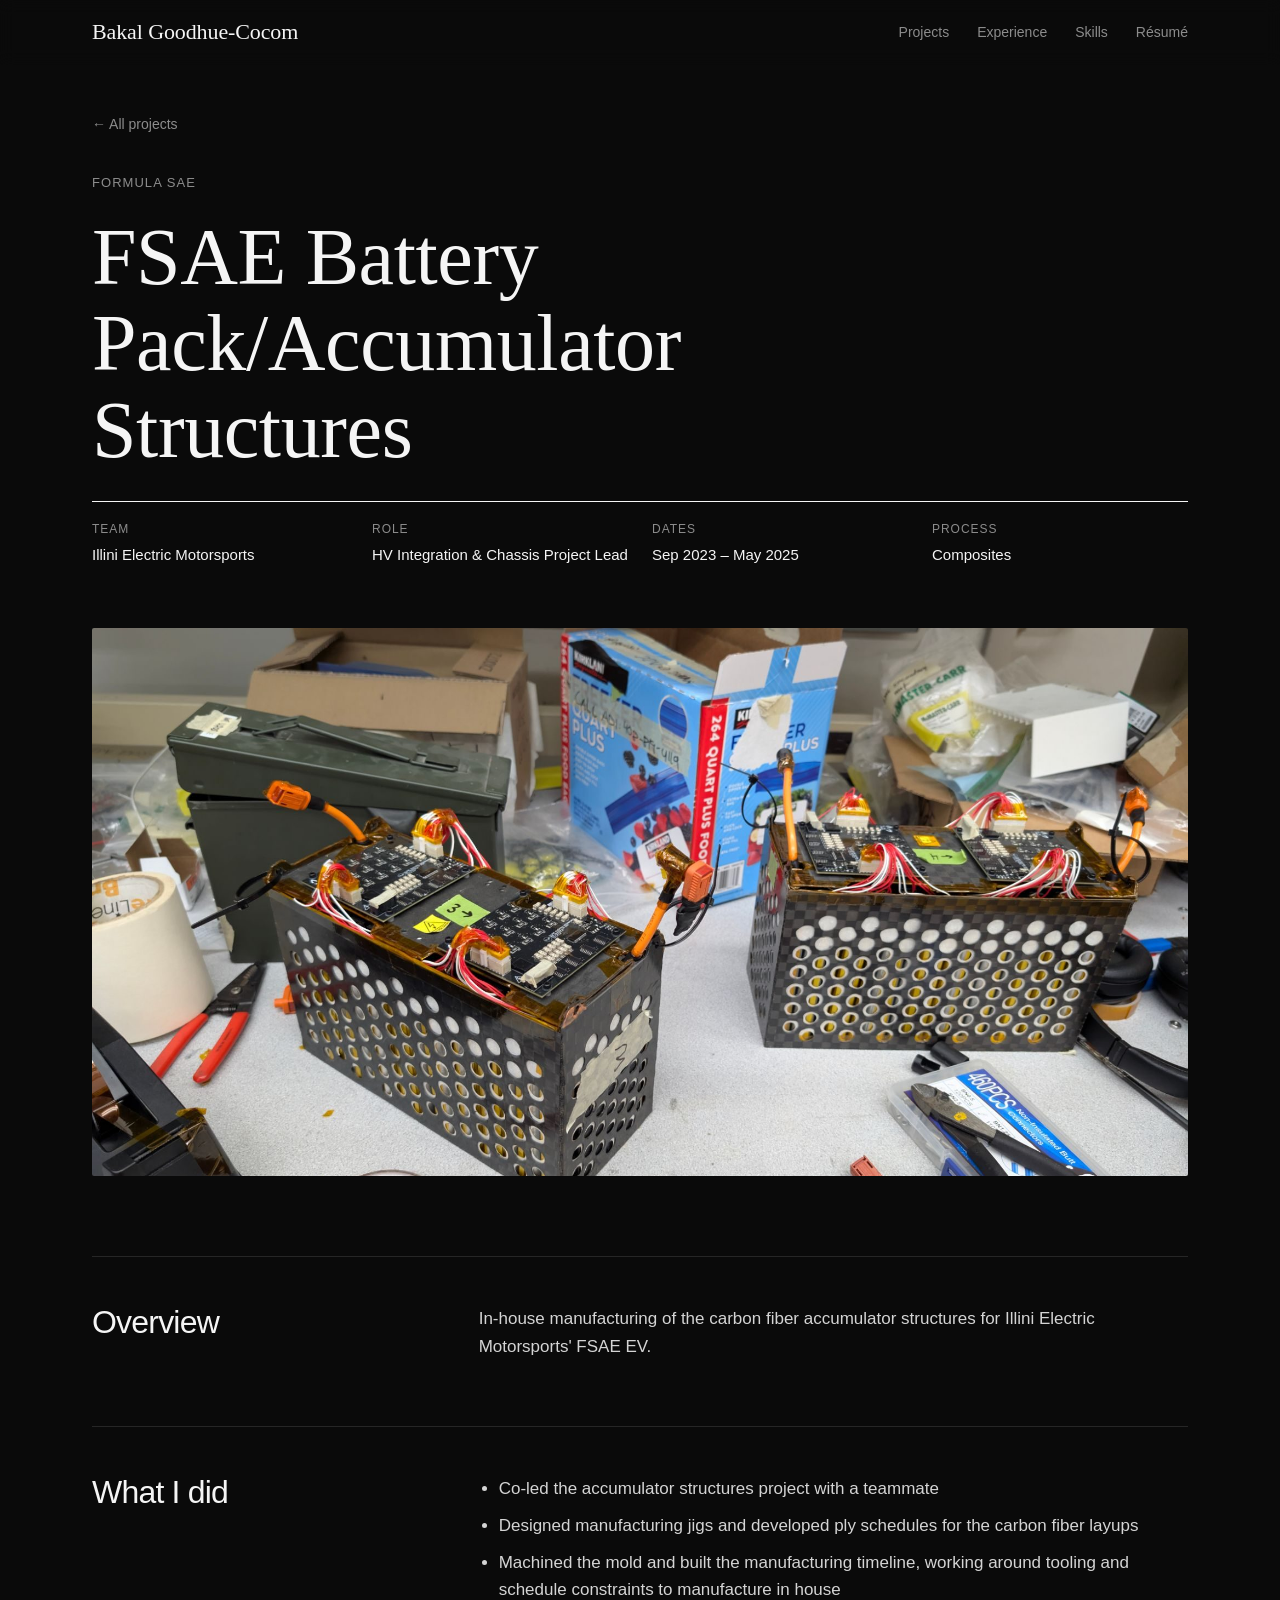
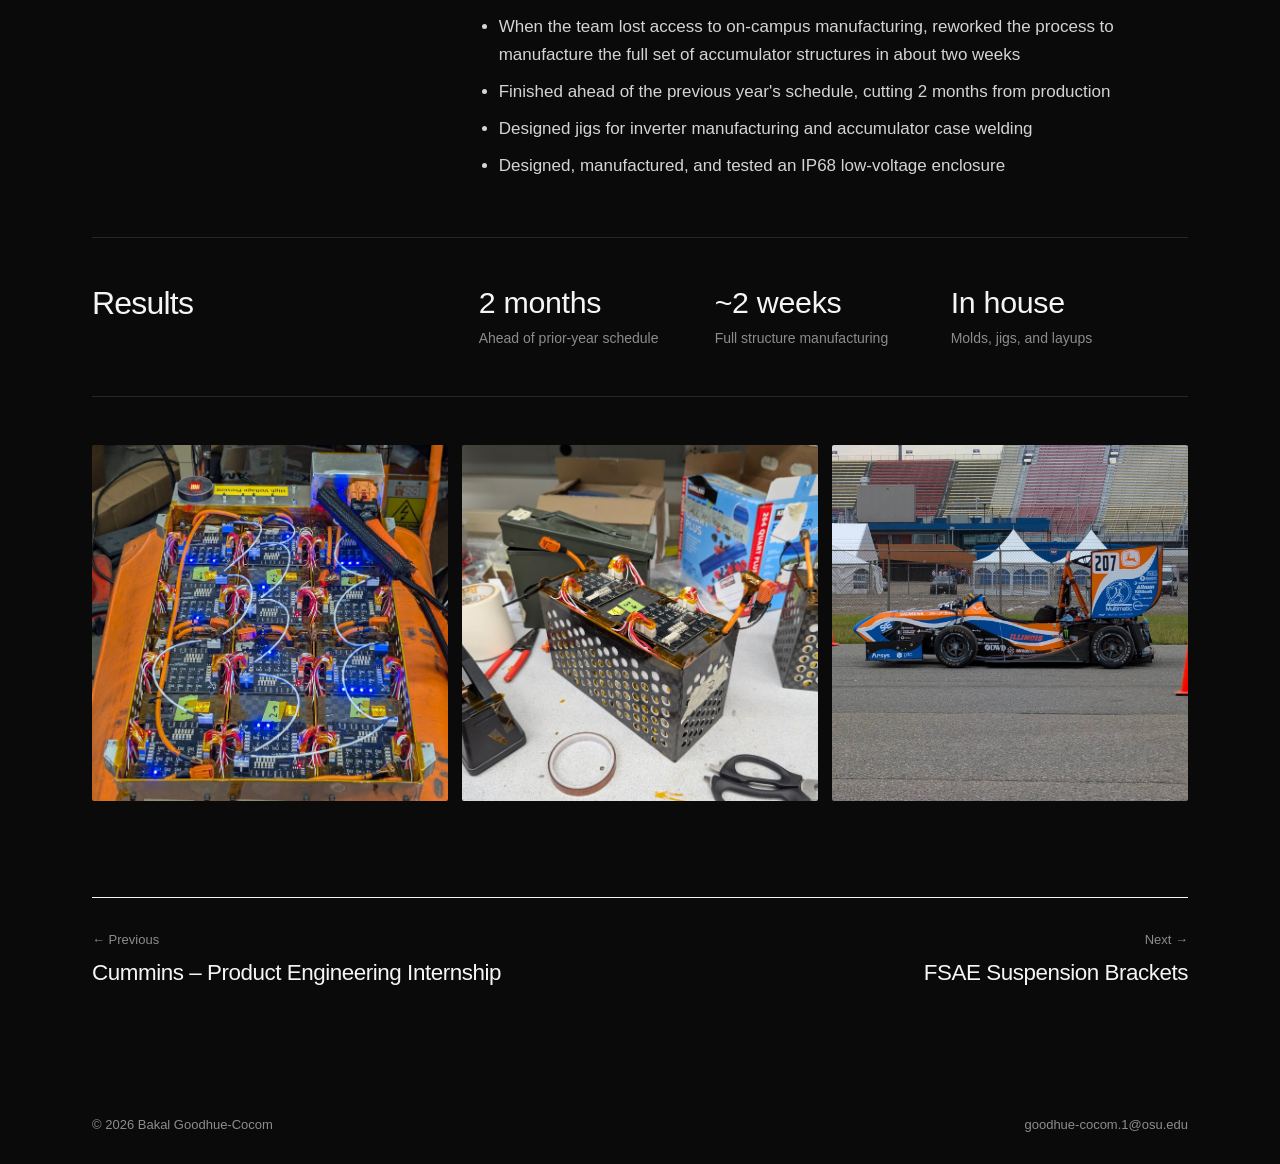
==== projects/carbon-accumulator.html @ b779f45f "Portfolio site Co-Authored-By: Claude Opus 5.5 <noreply@anthropic.com> Claude-Session: https://claud" ====
<!doctype html>
<html lang="en">
<head>
  <meta charset="utf-8">
  <meta name="viewport" content="width=device-width, initial-scale=1">
  <title>FSAE Battery Pack/Accumulator Structures — Bakal Goodhue-Cocom</title>
  <meta name="description" content="In-house manufacturing of the carbon fiber accumulator structures for Illini Electric Motorsports&#x27; FSAE EV.">
  
  <link rel="stylesheet" href="../styles.css">
</head>
<body>
  <header class="nav" id="nav">
    <div class="wrap nav-inner">
      <a href="../index.html" class="logo">Bakal Goodhue-Cocom</a>
      <nav>
        <a href="../index.html#work">Projects</a>
        <a href="../index.html#experience">Experience</a>
        <a href="../index.html#about" class="hide-sm">Skills</a>
        <a href="../assets/Bakal_Goodhue-Cocom_Resume.pdf" target="_blank" rel="noopener">Résumé</a>
      </nav>
    </div>
  </header>

  <main class="wrap">
    <a class="back" href="../index.html#work">← All projects</a>
    <header class="project-head">
      <p class="label reveal">Formula SAE</p>
      <h1 class="reveal">FSAE Battery Pack/Accumulator Structures</h1>
      <dl class="facts-row reveal"><div><dt>Team</dt><dd>Illini Electric Motorsports</dd></div><div><dt>Role</dt><dd>HV Integration &amp; Chassis Project Lead</dd></div><div><dt>Dates</dt><dd>Sep 2023 – May 2025</dd></div><div><dt>Process</dt><dd>Composites</dd></div></dl>
    </header>

    <div class="ph project-hero reveal" data-label="carbon-accumulator.jpg — main photo"><img src="../assets/img/carbon-accumulator.jpg" alt="FSAE Battery Pack/Accumulator Structures"></div>

    <section class="prose block"><h2 class="reveal">Overview</h2><div class="reveal"><p>In-house manufacturing of the carbon fiber accumulator structures for Illini Electric Motorsports' FSAE EV.</p>
      <!-- Add your own story here: what went wrong, what you'd do differently, what you learned. -->
    </div></section>
    <section class="prose block"><h2 class="reveal">What I did</h2><div class="reveal"><ul><li>Co-led the accumulator structures project with a teammate</li><li>Designed manufacturing jigs and developed ply schedules for the carbon fiber layups</li><li>Machined the mold and built the manufacturing timeline, working around tooling and schedule constraints to manufacture in house</li><li>When the team lost access to on-campus manufacturing, reworked the process to manufacture the full set of accumulator structures in about two weeks</li><li>Finished ahead of the previous year's schedule, cutting 2 months from production</li><li>Designed jigs for inverter manufacturing and accumulator case welding</li><li>Designed, manufactured, and tested an IP68 low-voltage enclosure</li></ul></div></section>
    <section class="prose block"><h2 class="reveal">Results</h2><div class="results reveal"><div><b>2 months</b><span>Ahead of prior-year schedule</span></div><div><b>~2 weeks</b><span>Full structure manufacturing</span></div><div><b>In house</b><span>Molds, jigs, and layups</span></div></div></section>
    <section class="block"><div class="gallery reveal"><div class="ph" data-label="carbon-accumulator-1.jpg"><img src="../assets/img/carbon-accumulator-1.jpg" alt="" loading="lazy"></div><div class="ph" data-label="carbon-accumulator-2.jpg"><img src="../assets/img/carbon-accumulator-2.jpg" alt="" loading="lazy"></div><div class="ph" data-label="carbon-accumulator-3.jpg"><img src="../assets/img/carbon-accumulator-3.jpg" alt="" loading="lazy"></div></div></section>

    <nav class="next">
      <a href="emissions-test-rig.html"><small>← Previous</small><strong>Cummins – Product Engineering Internship</strong></a>
      <a href="suspension-brackets.html" style="text-align:right"><small>Next →</small><strong>FSAE Suspension Brackets</strong></a>
    </nav>
  </main>

  <footer class="footer">
    <div class="wrap">
      <span>© <span id="year"></span> Bakal Goodhue-Cocom</span>
      <span class="js-email-text"></span>
    </div>
  </footer>
  <script src="../script.js"></script>
</body>
</html>
---- styles.css ----
:root {
  --bg: #0a0a0a;
  --soft: #151515;
  --ink: #f5f5f5;
  --text: #d4d4d4;
  --text-2: #b0b0b0;
  --muted: #8c8c8c;
  --line: #262626;
  --accent: #ff2d6f;
  --serif: Georgia, "Times New Roman", serif;
  --sans: "Helvetica Neue", Helvetica, Arial, sans-serif;
  --ease: cubic-bezier(.2, .7, .2, 1);
  --maxw: 1160px;
}

* { box-sizing: border-box; }
html { scroll-behavior: smooth; scroll-padding-top: 70px; }
body {
  margin: 0; background: var(--bg); color: var(--ink);
  font: 400 17px/1.6 var(--sans);
  -webkit-font-smoothing: antialiased;
}
a { color: inherit; }
::selection { background: var(--accent); color: #fff; }
:focus-visible { outline: 2px solid var(--accent); outline-offset: 3px; }
.item:hover h3, .next a:hover strong { color: var(--accent); }
.item h3, .next strong { transition: color .25s; }
img { display: block; max-width: 100%; }
h1, h2, h3 { font-family: var(--sans); font-weight: 500; margin: 0; line-height: 1.1; letter-spacing: -0.025em; }
/* Serif only in the top banner: the name in the menu bar and the main title at the top of each page */
.logo, .intro h1, .project-head h1 { font-family: var(--serif); font-weight: 400; letter-spacing: -0.005em; line-height: 1.08; }
.wrap { max-width: var(--maxw); margin: 0 auto; padding: 0 32px; }
.label { font-size: 13px; letter-spacing: .08em; text-transform: uppercase; color: var(--muted); margin: 0 0 20px; }

/* ---------- NAV ---------- */
.nav {
  position: sticky; top: 0; z-index: 20; background: rgba(10,10,10,.9);
  backdrop-filter: blur(8px); border-bottom: 1px solid transparent;
  transition: border-color .3s var(--ease);
}
.nav.solid, .nav.always-solid { border-color: var(--line); }
.nav-inner { display: flex; justify-content: space-between; align-items: center; height: 64px; }
.logo { font: 400 22px var(--serif); text-decoration: none; }
.nav nav { display: flex; gap: 28px; }
.nav nav a { text-decoration: none; font-size: 14px; color: var(--muted); transition: color .2s; }
.nav nav a:hover, .nav nav a:active { color: var(--accent); }

/* ---------- PHOTOS ---------- */
.ph { position: relative; overflow: hidden; background: var(--soft); }
.ph img { width: 100%; height: 100%; object-fit: cover; transition: transform .7s var(--ease); }
.ph.empty::after {
  content: attr(data-label); position: absolute; inset: 0; display: grid; place-items: center;
  padding: 12px; text-align: center; font-size: 13px; color: #5e5e5e;
}

/* ---------- INTRO ---------- */
.intro {
  display: grid; grid-template-columns: 1.6fr 1fr; gap: 64px; align-items: center;
  padding-top: 88px; padding-bottom: 96px;
}
.intro h1 { font-size: clamp(2.2rem, 4vw, 3rem); margin-bottom: 20px; }
.lead { font-size: 18px; color: var(--text); max-width: 560px; margin: 0 0 30px; }
.intro-links { display: flex; flex-wrap: wrap; align-items: center; gap: 14px 28px; }
.btn {
  display: inline-block; padding: 13px 26px; background: var(--ink); color: var(--bg);
  text-decoration: none; font-size: 15px; border-radius: 2px;
  transition: opacity .2s;
}
.btn { transition: background-color .2s, color .2s; }
.btn:hover, .btn:active, .btn:focus-visible { background: var(--accent); color: #fff; }
.text-link { text-decoration: none; font-size: 15px; border-bottom: 1px solid var(--ink); padding-bottom: 2px; }
.text-link:hover, .text-link:active { color: var(--accent); border-color: var(--accent); }
.portrait img { object-position: 50% 20%; }
.portrait { aspect-ratio: 4 / 5; border-radius: 2px; max-width: 360px; width: 100%; justify-self: end; }

/* ---------- BANNER VIDEO ---------- */
.banner { position: relative; overflow: hidden; isolation: isolate; }
.banner-video {
  position: absolute; inset: 0; width: 100%; height: 100%; object-fit: cover; z-index: -2;
  opacity: 0; transition: opacity 1.2s var(--ease);
}
.banner.has-video .banner-video { opacity: 1; }
.banner.has-video::after { /* darkens the video so the text stays readable */
  content: ""; position: absolute; inset: 0; z-index: -1;
  background: linear-gradient(90deg, rgba(10,10,10,.85) 0%, rgba(10,10,10,.55) 60%, rgba(10,10,10,.35) 100%);
}

/* ---------- SECTIONS ---------- */
.section { padding: 96px 0; border-top: 1px solid var(--line); }
.section-head { display: flex; justify-content: space-between; align-items: baseline; gap: 24px; margin-bottom: 48px; flex-wrap: wrap; }
.section-head h2 { font-size: clamp(2.2rem, 4vw, 3.2rem); }
.section-head p { margin: 0; color: var(--muted); font-size: 15px; }

/* ---------- WORK GRID ---------- */
.grid { display: grid; grid-template-columns: repeat(3, 1fr); gap: 56px 32px; }
.item { text-decoration: none; display: block; }
.item .ph { aspect-ratio: 4 / 3; margin-bottom: 18px; border-radius: 2px; }
.item:hover .ph img { transform: scale(1.04); }
.item-meta { display: flex; justify-content: space-between; font-size: 13px; color: var(--muted); margin-bottom: 6px; }
.item h3 { font-size: 1.3rem; margin-bottom: 8px; }
.item h3::after { content: " →"; font-family: var(--sans); font-size: .6em; vertical-align: middle; opacity: 0; transition: opacity .3s, margin .3s; }
.item:hover h3::after { opacity: 1; }
.item p { margin: 0; color: var(--text-2); font-size: 15px; }

/* ---------- EXPERIENCE ---------- */
.rows { list-style: none; margin: 0; padding: 0; }
.rows li {
  display: grid; grid-template-columns: 160px 1fr 1fr; gap: 24px; align-items: baseline;
  padding: 22px 0; border-bottom: 1px solid var(--line);
}
.rows li:first-child { border-top: 1px solid var(--ink); }
.when { font-size: 14px; color: var(--muted); }
.role { font-size: 17px; font-weight: 500; }
.org { color: var(--text); font-size: 16px; }

/* ---------- ABOUT ---------- */
.about { display: grid; grid-template-columns: 1fr 2fr; gap: 32px; }
.about-body p { font-size: 19px; color: var(--text); margin: 0 0 22px; max-width: 680px; }
.facts { display: grid; grid-template-columns: 1fr 1fr; gap: 26px 40px; margin: 0; }
.facts dt { font-size: 13px; letter-spacing: .08em; text-transform: uppercase; color: var(--muted); margin-bottom: 6px; }
.facts dd { margin: 0; font-size: 15px; color: var(--text); }

.edu-entry { margin-bottom: 16px; }
.edu-entry strong, .edu-entry span { display: block; }
.edu-entry strong { font-weight: 500; color: var(--ink); }
.edu-courses { color: var(--muted); font-size: 14px; margin-top: 2px; }

/* ---------- CONTACT / FOOTER ---------- */
.contact { background: var(--soft); text-align: left; }
.contact h2 { font-size: clamp(2.2rem, 4vw, 3.2rem); margin-bottom: 14px; }
.contact p { color: var(--text-2); max-width: 520px; margin: 0 0 32px; }
.footer { font-size: 13px; color: var(--muted); }
.footer .wrap { display: flex; justify-content: space-between; flex-wrap: wrap; gap: 10px; padding-top: 28px; padding-bottom: 28px; }

/* ---------- PROJECT PAGES ---------- */
.back { display: inline-block; margin: 48px 0 0; font-size: 14px; color: var(--muted); text-decoration: none; }
.back:hover { color: var(--accent); }
.project-head { padding: 36px 0 44px; }
.project-head h1 { font-size: clamp(2.8rem, 6.5vw, 5rem); margin: 0 0 28px; max-width: 900px; }
.facts-row { display: grid; grid-template-columns: repeat(4, 1fr); gap: 24px; border-top: 1px solid var(--ink); padding-top: 18px; }
.facts-row dt { font-size: 12px; letter-spacing: .08em; text-transform: uppercase; color: var(--muted); margin-bottom: 4px; }
.facts-row dd { margin: 0; font-size: 15px; }
.project-hero { aspect-ratio: 16 / 8; border-radius: 2px; margin-bottom: 80px; }
.prose { display: grid; grid-template-columns: 1fr 2fr; gap: 32px; }
.prose > h2 { font-size: 2rem; }
.prose > div { max-width: 680px; }
.prose p, .prose li { font-size: 17px; color: var(--text); }
.prose p { margin: 0 0 18px; }
.prose ul { margin: 0; padding-left: 20px; }
.prose li { margin-bottom: 10px; }
.block { padding: 48px 0; border-top: 1px solid var(--line); }
.results { display: grid; grid-template-columns: repeat(auto-fit, minmax(140px, 1fr)); gap: 28px; }
.results b { display: block; font-size: 1.9rem; font-weight: 500; line-height: 1.1; margin-bottom: 8px; letter-spacing: -0.01em; }
.results span { color: var(--muted); font-size: 14px; line-height: 1.45; display: block; }
.gallery { display: grid; grid-template-columns: repeat(3, 1fr); gap: 14px; }
.gallery .ph { aspect-ratio: 1; border-radius: 2px; }
.next { border-top: 1px solid var(--ink); margin-top: 48px; padding: 32px 0 96px; display: flex; justify-content: space-between; gap: 20px; flex-wrap: wrap; }
.next a { text-decoration: none; }
.next small { display: block; color: var(--muted); font-size: 13px; margin-bottom: 4px; }
.next strong { font-size: 1.4rem; font-weight: 500; letter-spacing: -0.02em; }

.drawing { display: block; background: #fff; border-radius: 2px; overflow: hidden; border: 1px solid var(--line); transition: border-color .2s; }
.drawing img { width: 100%; height: auto; }
.drawing:hover { border-color: var(--accent); }
.drawing-caption { margin-top: 14px !important; font-size: 14px !important; color: var(--muted) !important; }

/* ---------- REVEAL ---------- */
.reveal { opacity: 0; transform: translateY(16px); transition: opacity .8s var(--ease), transform .8s var(--ease); }
.reveal.in-view { opacity: 1; transform: none; }

/* ---------- RESPONSIVE ---------- */
@media (max-width: 960px) {
  .grid { grid-template-columns: repeat(2, 1fr); }
  .about, .prose { grid-template-columns: 1fr; gap: 16px; }
  .facts-row { grid-template-columns: 1fr 1fr; }
}
@media (max-width: 720px) {
  .wrap { padding: 0 18px; }
  .intro { grid-template-columns: 1fr; gap: 40px; padding-top: 56px; padding-bottom: 72px; }
  .portrait { aspect-ratio: 4 / 3; max-width: none; justify-self: stretch; }
  .grid { grid-template-columns: 1fr; gap: 44px; }
  .rows li { grid-template-columns: 1fr; gap: 2px; }
  .facts { grid-template-columns: 1fr; }
  .gallery { grid-template-columns: 1fr 1fr; }
  .section { padding: 72px 0; }
  .nav nav { gap: 16px; }
  .nav nav .hide-sm { display: none; }
  .logo { font-size: 19px; }
}
@media (prefers-reduced-motion: reduce) {
  html { scroll-behavior: auto; }
  .reveal { opacity: 1; transform: none; transition: none; }
  .ph img { transition: none; }
}
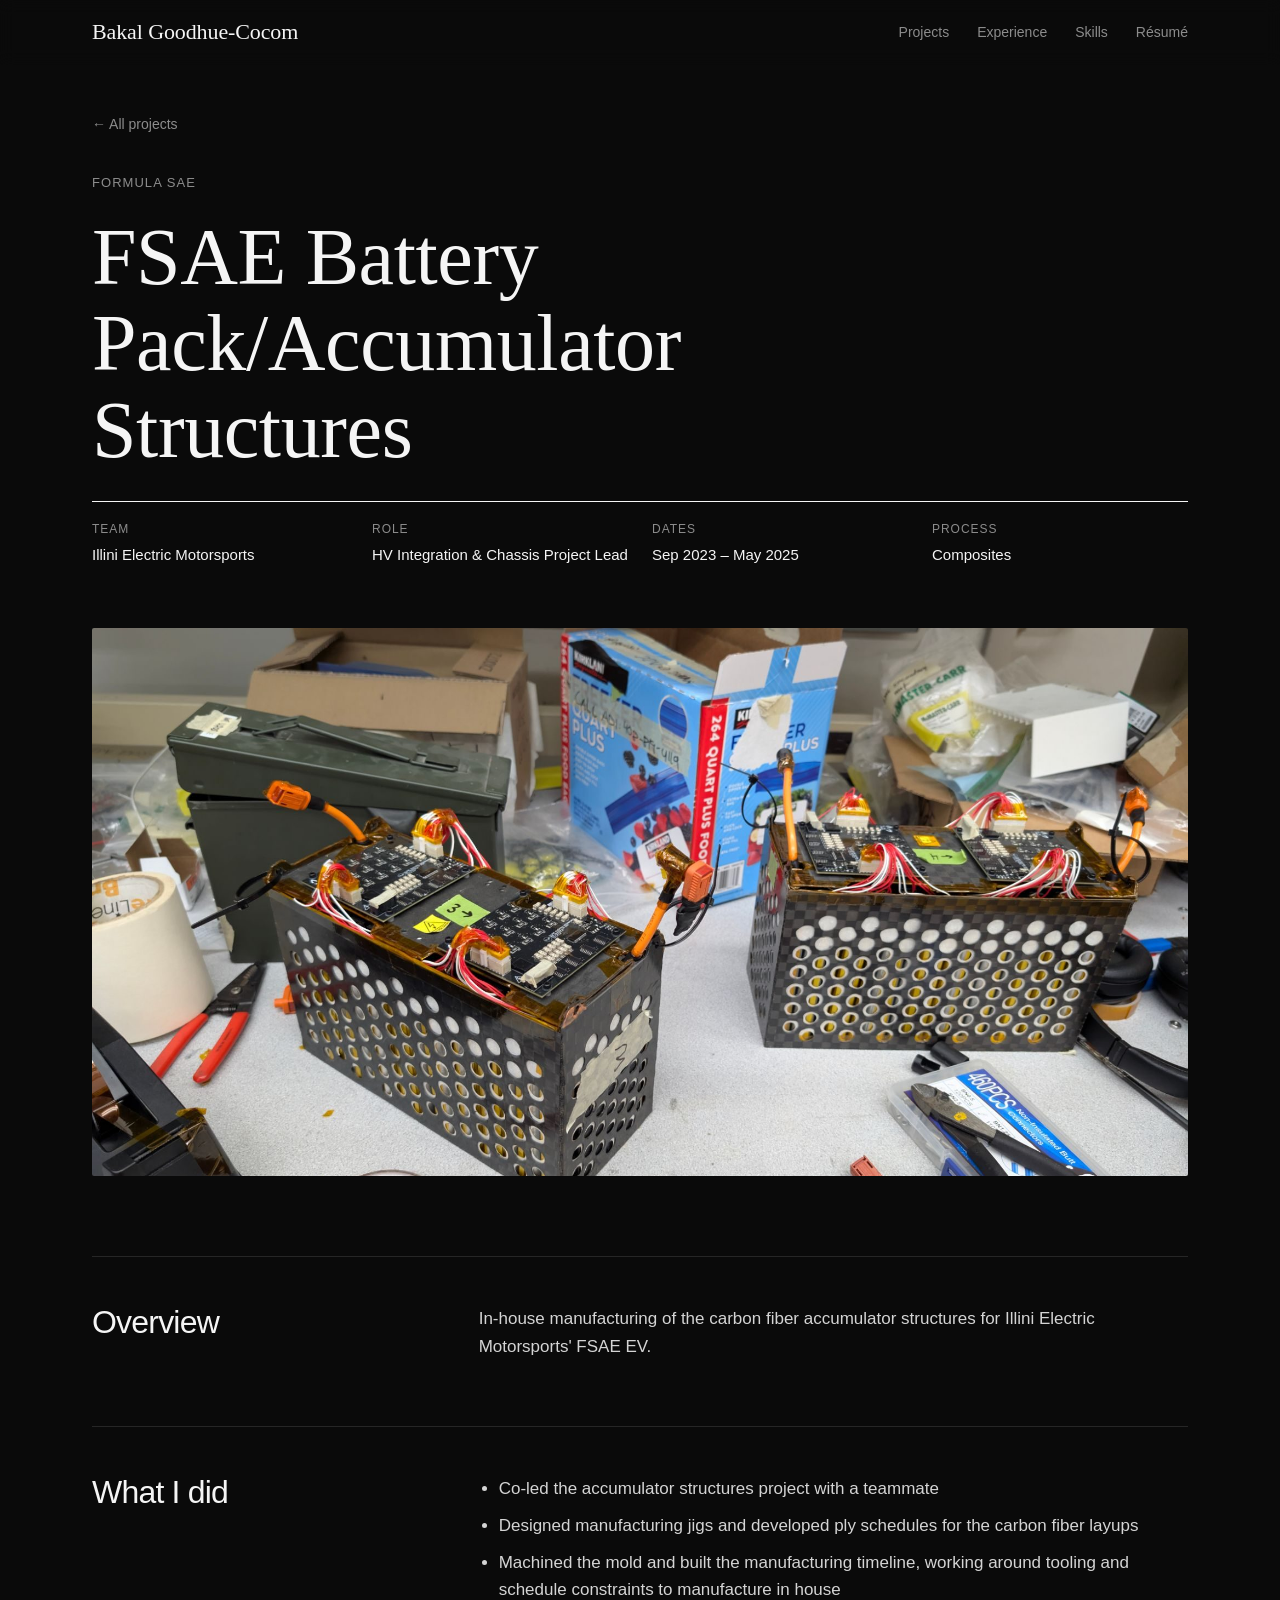
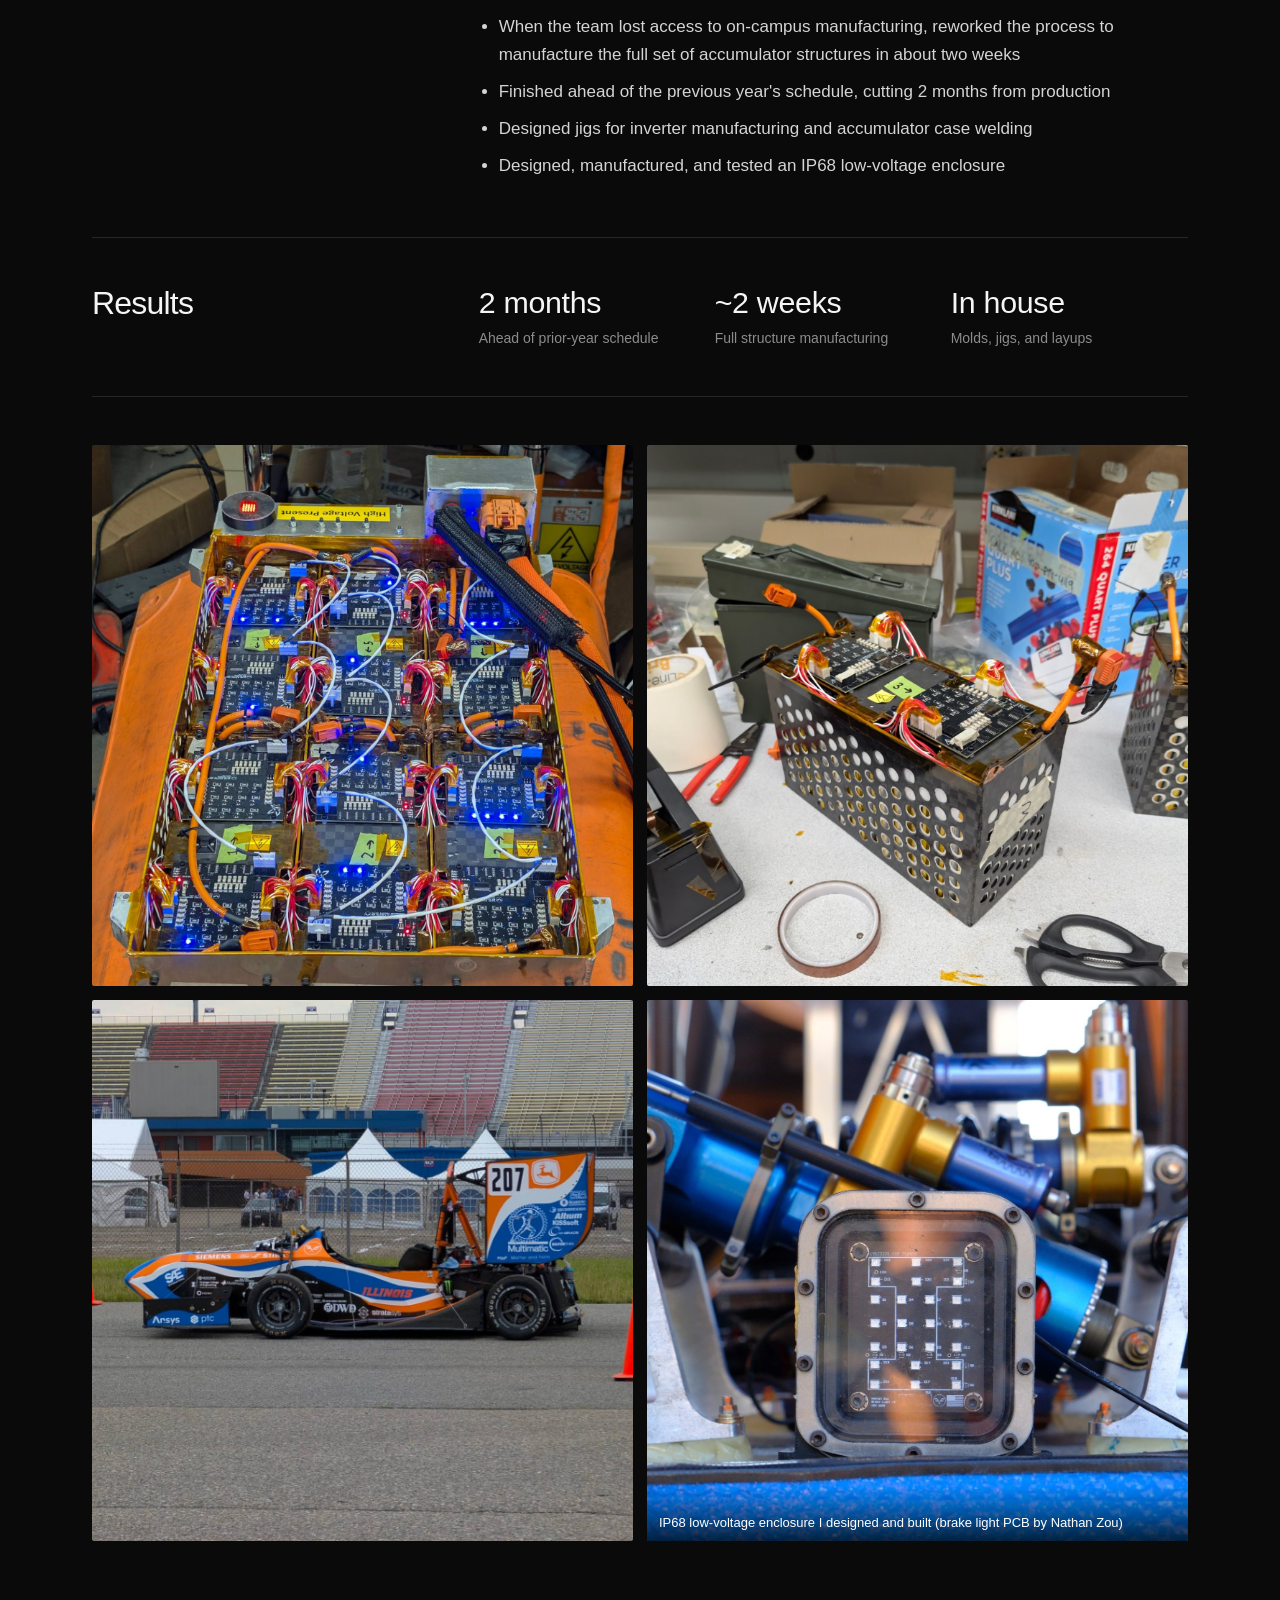
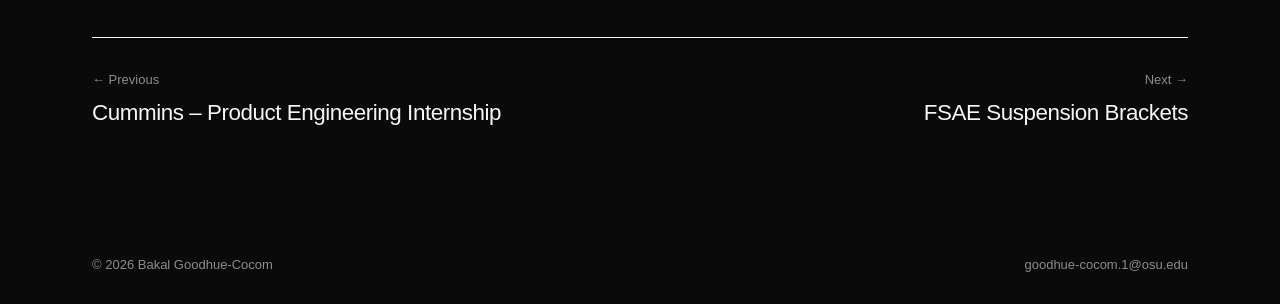
==== commit 3c1ec468: "Banner video and drift photo, new FSAE gallery photos with captions, hide empty gallery slots Co-Aut" ====
--- a/projects/carbon-accumulator.html
+++ b/projects/carbon-accumulator.html
@@ -36,7 +36,7 @@
     </div></section>
     <section class="prose block"><h2 class="reveal">What I did</h2><div class="reveal"><ul><li>Co-led the accumulator structures project with a teammate</li><li>Designed manufacturing jigs and developed ply schedules for the carbon fiber layups</li><li>Machined the mold and built the manufacturing timeline, working around tooling and schedule constraints to manufacture in house</li><li>When the team lost access to on-campus manufacturing, reworked the process to manufacture the full set of accumulator structures in about two weeks</li><li>Finished ahead of the previous year's schedule, cutting 2 months from production</li><li>Designed jigs for inverter manufacturing and accumulator case welding</li><li>Designed, manufactured, and tested an IP68 low-voltage enclosure</li></ul></div></section>
     <section class="prose block"><h2 class="reveal">Results</h2><div class="results reveal"><div><b>2 months</b><span>Ahead of prior-year schedule</span></div><div><b>~2 weeks</b><span>Full structure manufacturing</span></div><div><b>In house</b><span>Molds, jigs, and layups</span></div></div></section>
-    <section class="block"><div class="gallery reveal"><div class="ph" data-label="carbon-accumulator-1.jpg"><img src="../assets/img/carbon-accumulator-1.jpg" alt="" loading="lazy"></div><div class="ph" data-label="carbon-accumulator-2.jpg"><img src="../assets/img/carbon-accumulator-2.jpg" alt="" loading="lazy"></div><div class="ph" data-label="carbon-accumulator-3.jpg"><img src="../assets/img/carbon-accumulator-3.jpg" alt="" loading="lazy"></div></div></section>
+    <section class="block"><div class="gallery reveal"><div class="ph" data-label="carbon-accumulator-1.jpg"><img src="../assets/img/carbon-accumulator-1.jpg" alt="" loading="lazy"></div><div class="ph" data-label="carbon-accumulator-2.jpg"><img src="../assets/img/carbon-accumulator-2.jpg" alt="" loading="lazy"></div><div class="ph" data-label="carbon-accumulator-3.jpg"><img src="../assets/img/carbon-accumulator-3.jpg" alt="" loading="lazy"></div><div class="ph" data-label="carbon-accumulator-4.jpg" data-caption="IP68 low-voltage enclosure I designed and built (brake light PCB by Nathan Zou)"><img src="../assets/img/carbon-accumulator-4.jpg" alt="Waterproof low-voltage enclosure on the Illini Electric car" loading="lazy"></div></div></section>
 
     <nav class="next">
       <a href="emissions-test-rig.html"><small>← Previous</small><strong>Cummins – Product Engineering Internship</strong></a>
--- a/styles.css
+++ b/styles.css
@@ -77,12 +77,17 @@
 .banner { position: relative; overflow: hidden; isolation: isolate; }
 .banner-video {
   position: absolute; inset: 0; width: 100%; height: 100%; object-fit: cover; z-index: -2;
-  opacity: 0; transition: opacity 1.2s var(--ease);
+  object-position: 50% 62%;
 }
 .banner.has-video .banner-video { opacity: 1; }
+/* The clip is vertical: it fills phones and narrow windows. Wide screens get the drift photo instead. */
+@media (min-aspect-ratio: 1/1) {
+  .banner-video { display: none; }
+  .banner { background: url("assets/img/banner-poster.jpg") center 60% / cover no-repeat; }
+}
 .banner.has-video::after { /* darkens the video so the text stays readable */
   content: ""; position: absolute; inset: 0; z-index: -1;
-  background: linear-gradient(90deg, rgba(10,10,10,.85) 0%, rgba(10,10,10,.55) 60%, rgba(10,10,10,.35) 100%);
+  background: linear-gradient(90deg, rgba(10,10,10,.9) 0%, rgba(10,10,10,.72) 50%, rgba(10,10,10,.4) 100%);
 }
 
 /* ---------- SECTIONS ---------- */
@@ -164,6 +169,15 @@
 .drawing:hover { border-color: var(--accent); }
 .drawing-caption { margin-top: 14px !important; font-size: 14px !important; color: var(--muted) !important; }
 
+/* gallery sizing + captions */
+.gallery[data-count="1"] { grid-template-columns: minmax(0, 480px); }
+.gallery[data-count="2"], .gallery[data-count="4"] { grid-template-columns: repeat(2, 1fr); }
+.gallery .ph .caption {
+  position: absolute; left: 0; right: 0; bottom: 0; padding: 28px 12px 10px;
+  font-size: 13px; line-height: 1.35; color: #fff;
+  background: linear-gradient(transparent, rgba(0,0,0,.75));
+}
+
 /* ---------- REVEAL ---------- */
 .reveal { opacity: 0; transform: translateY(16px); transition: opacity .8s var(--ease), transform .8s var(--ease); }
 .reveal.in-view { opacity: 1; transform: none; }
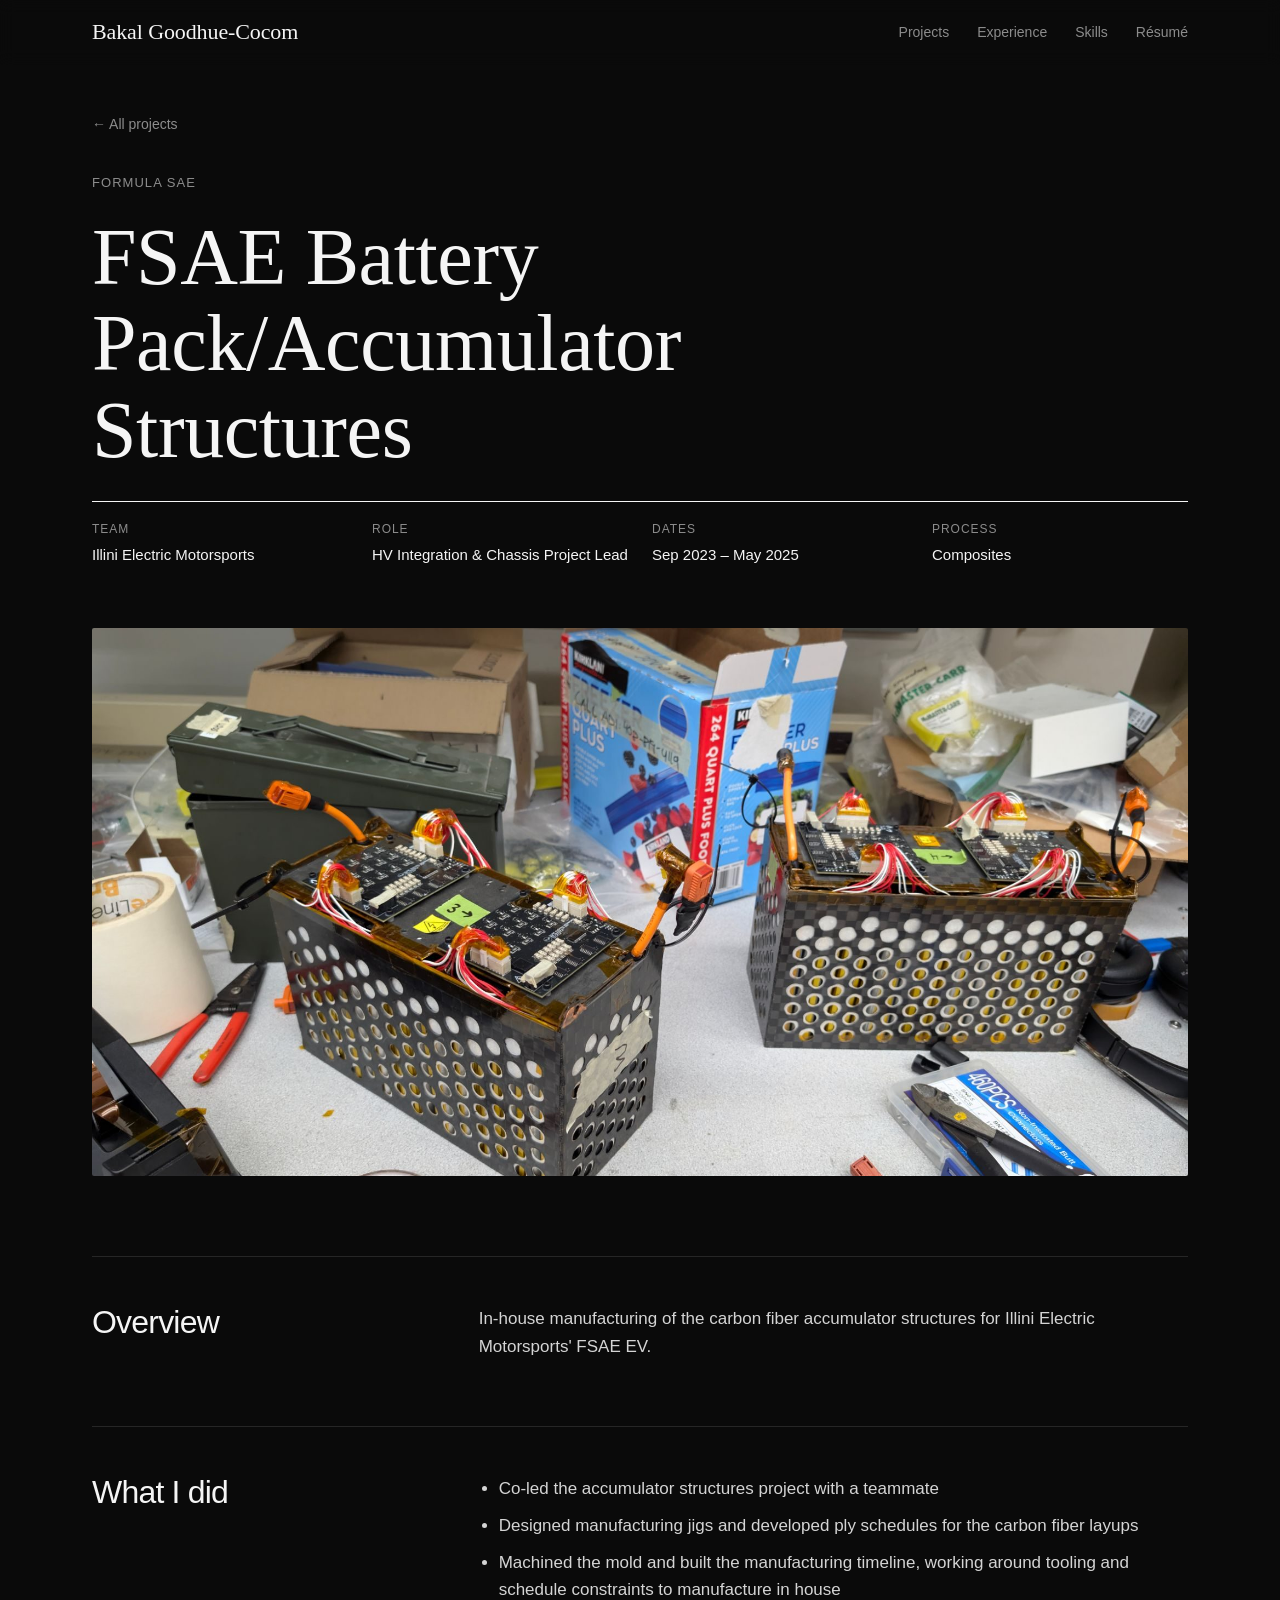
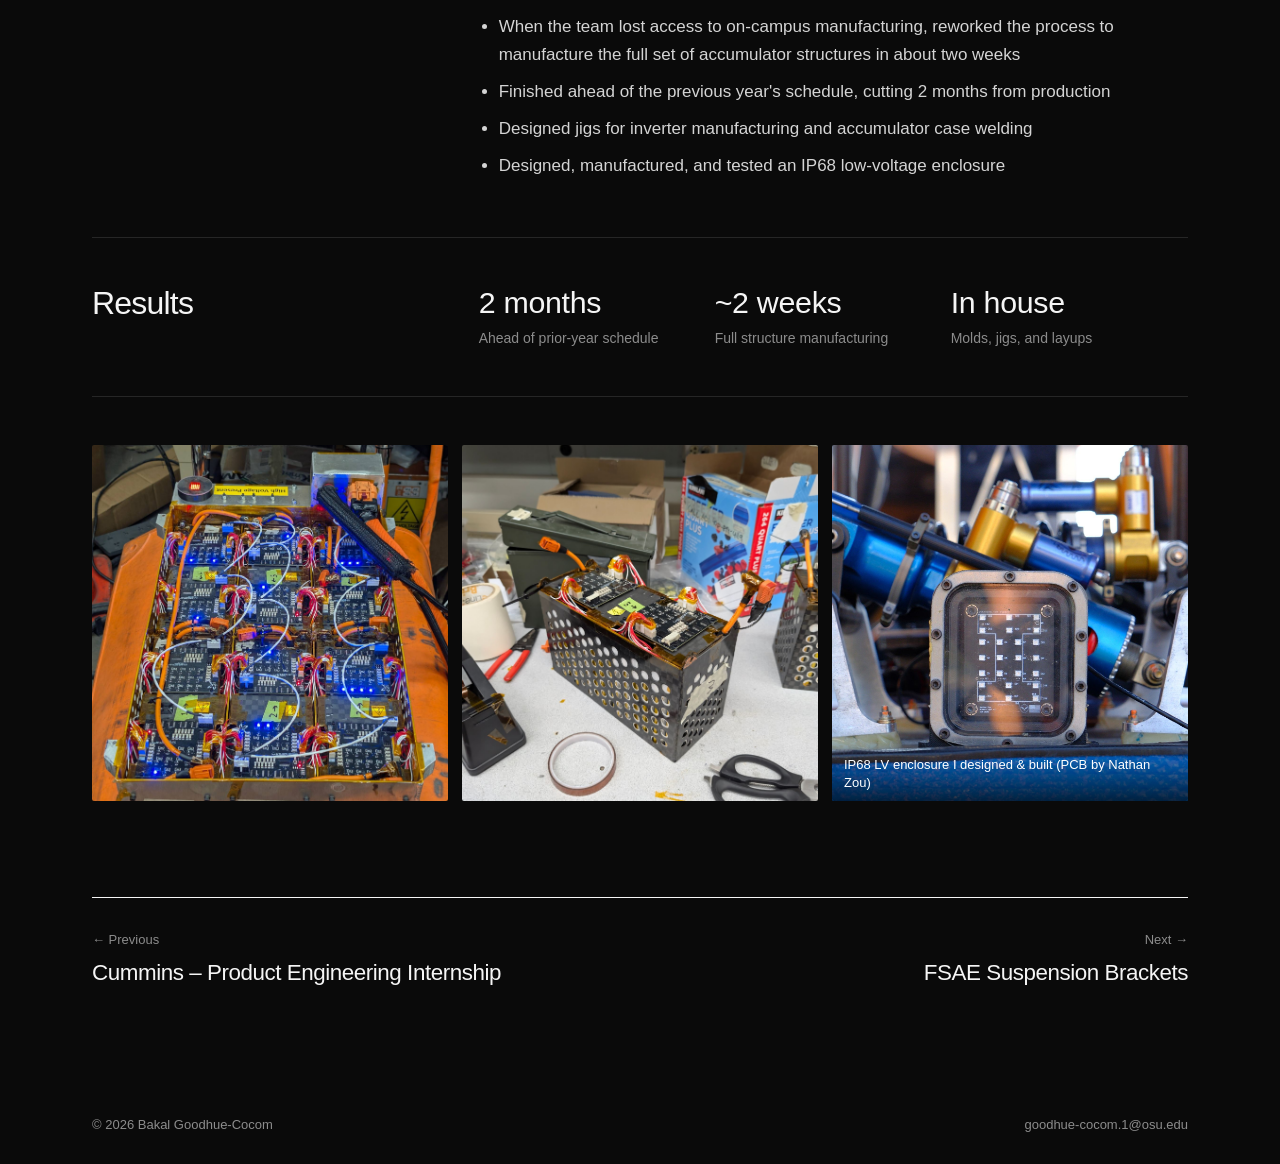
==== commit d57a75a7: "Keep only project-specific gallery photos, size galleries to their content, fix phone overflow on re" ====
--- a/projects/carbon-accumulator.html
+++ b/projects/carbon-accumulator.html
@@ -36,7 +36,7 @@
     </div></section>
     <section class="prose block"><h2 class="reveal">What I did</h2><div class="reveal"><ul><li>Co-led the accumulator structures project with a teammate</li><li>Designed manufacturing jigs and developed ply schedules for the carbon fiber layups</li><li>Machined the mold and built the manufacturing timeline, working around tooling and schedule constraints to manufacture in house</li><li>When the team lost access to on-campus manufacturing, reworked the process to manufacture the full set of accumulator structures in about two weeks</li><li>Finished ahead of the previous year's schedule, cutting 2 months from production</li><li>Designed jigs for inverter manufacturing and accumulator case welding</li><li>Designed, manufactured, and tested an IP68 low-voltage enclosure</li></ul></div></section>
     <section class="prose block"><h2 class="reveal">Results</h2><div class="results reveal"><div><b>2 months</b><span>Ahead of prior-year schedule</span></div><div><b>~2 weeks</b><span>Full structure manufacturing</span></div><div><b>In house</b><span>Molds, jigs, and layups</span></div></div></section>
-    <section class="block"><div class="gallery reveal"><div class="ph" data-label="carbon-accumulator-1.jpg"><img src="../assets/img/carbon-accumulator-1.jpg" alt="" loading="lazy"></div><div class="ph" data-label="carbon-accumulator-2.jpg"><img src="../assets/img/carbon-accumulator-2.jpg" alt="" loading="lazy"></div><div class="ph" data-label="carbon-accumulator-3.jpg"><img src="../assets/img/carbon-accumulator-3.jpg" alt="" loading="lazy"></div><div class="ph" data-label="carbon-accumulator-4.jpg" data-caption="IP68 low-voltage enclosure I designed and built (brake light PCB by Nathan Zou)"><img src="../assets/img/carbon-accumulator-4.jpg" alt="Waterproof low-voltage enclosure on the Illini Electric car" loading="lazy"></div></div></section>
+    <section class="block"><div class="gallery reveal" data-count="3"><div class="ph"><img src="../assets/img/carbon-accumulator-1.jpg" alt="" loading="lazy"></div><div class="ph"><img src="../assets/img/carbon-accumulator-2.jpg" alt="" loading="lazy"></div><div class="ph" data-caption="IP68 LV enclosure I designed &amp; built (PCB by Nathan Zou)"><img src="../assets/img/carbon-accumulator-3.jpg" alt="Waterproof low-voltage enclosure on the Illini Electric car" loading="lazy"></div></div></section>
 
     <nav class="next">
       <a href="emissions-test-rig.html"><small>← Previous</small><strong>Cummins – Product Engineering Internship</strong></a>
--- a/styles.css
+++ b/styles.css
@@ -170,7 +170,9 @@
 .drawing-caption { margin-top: 14px !important; font-size: 14px !important; color: var(--muted) !important; }
 
 /* gallery sizing + captions */
-.gallery[data-count="1"] { grid-template-columns: minmax(0, 480px); }
+.gallery[data-count="1"] { grid-template-columns: 1fr; }
+.gallery[data-count="1"] .ph { aspect-ratio: 16 / 9; }
+.gallery[data-count="2"] .ph { aspect-ratio: 4 / 3; }
 .gallery[data-count="2"], .gallery[data-count="4"] { grid-template-columns: repeat(2, 1fr); }
 .gallery .ph .caption {
   position: absolute; left: 0; right: 0; bottom: 0; padding: 28px 12px 10px;
@@ -195,7 +197,12 @@
   .grid { grid-template-columns: 1fr; gap: 44px; }
   .rows li { grid-template-columns: 1fr; gap: 2px; }
   .facts { grid-template-columns: 1fr; }
+  .prose > * { min-width: 0; }
+  .results { grid-template-columns: 1fr 1fr; gap: 22px; }
+  .results b { font-size: 1.6rem; }
   .gallery { grid-template-columns: 1fr 1fr; }
+  .gallery .ph .caption { font-size: 11px; padding: 18px 8px 6px; }
+  .gallery[data-count="3"] .ph:first-child { grid-column: 1 / -1; aspect-ratio: 16 / 10; }
   .section { padding: 72px 0; }
   .nav nav { gap: 16px; }
   .nav nav .hide-sm { display: none; }
